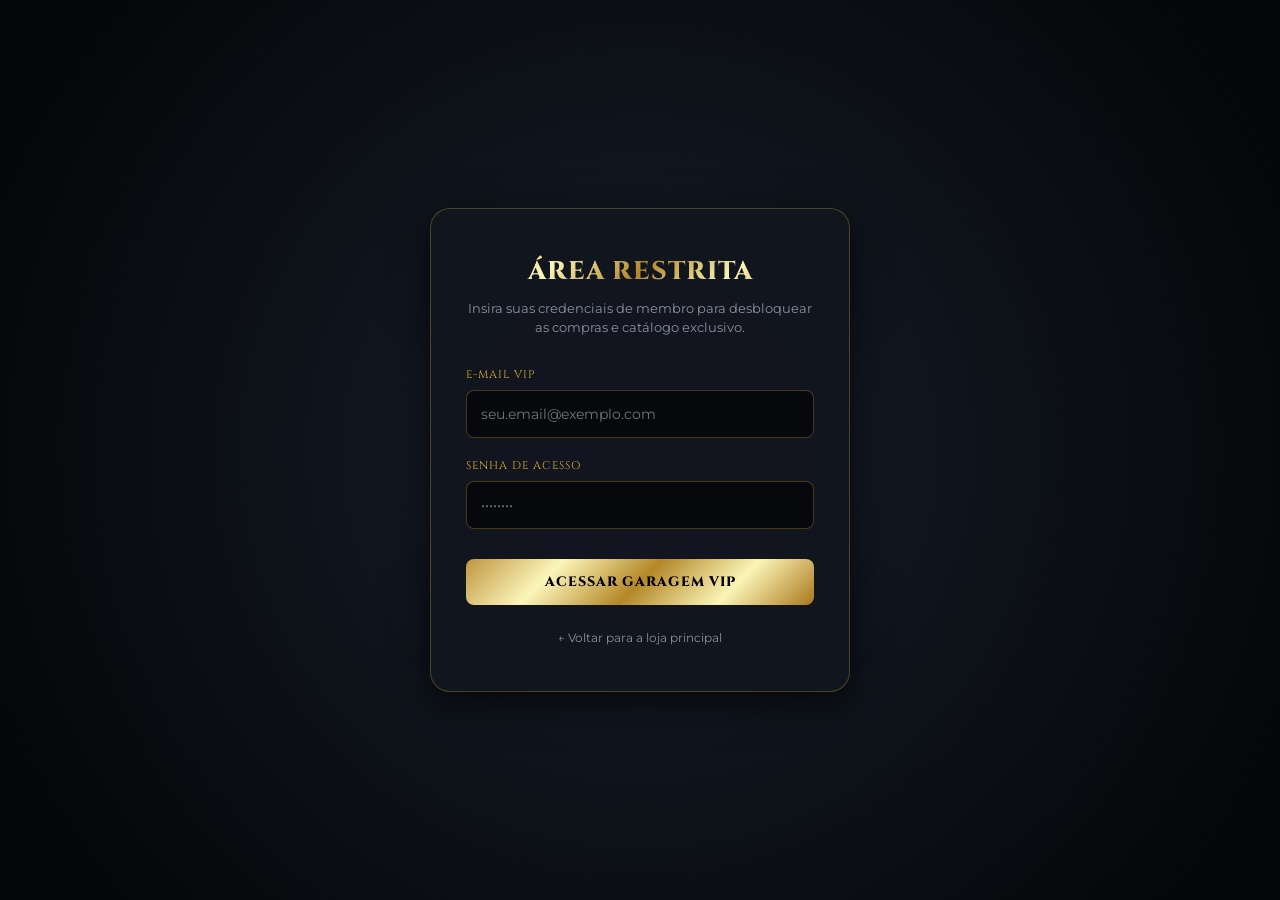
==== Admin.html @ 47e90ba4 "index" ====
<!DOCTYPE html>
<html lang="pt-BR">
<head>
  <meta charset="UTF-8">
  <meta name="viewport" content="width=device-width, initial-scale=1.0">
  <title>Painel Administrativo | CJ LUXURYCARS</title>
  <link rel="stylesheet" href="css/style.css">
</head>
<body>

  <header class="header">
    <div class="container logo-container">
      <a href="index.html" class="logo">CJ <span>LUXURYCARS</span></a>
      <span class="admin-badge">Painel de Controle</span>
    </div>
  </header>
<head>
    <meta charset="UTF-8">
    <meta name="viewport" content="width=device-width, initial-scale=1.0">
    <title>CJ LUXURYCARS</title>
    
    <!-- Script de proteção (deve vir no topo do head) -->
    <script src="../JS/auth.js"></script>
    
    <link rel="stylesheet" href="../CSS/style.css">
</head>
  <main class="container admin-container">
    <div class="admin-header">
      <h2>Orçamentos Recebidos (Firebase Realtime DB)</h2>
      <a href="index.html" class="btn-back">← Voltar para o Site</a>
    </div>

    <div class="table-wrapper">
      <table class="admin-table">
        <thead>
          <tr>
            <th>Cliente</th>
            <th>WhatsApp</th>
            <th>Veículo Escolhido</th>
            <th>Data do Evento</th>
            <th>Data do Pedido</th>
          </tr>
        </thead>
        <tbody id="leads-table-body">
          <tr>
            <td colspan="5" class="loading-td">Carregando dados do Firebase...</td>
          </tr>
        </tbody>
      </table>
    </div>
  </main>

  <footer class="footer">
    <div class="container">
      <p><strong>CJ LUXURYCARS</strong> | Sistema de Gestão Interna</p>
    </div>
  </footer>

  <script type="module" src="js/admin.js"></script>
</body>
</html>
---- CSS/style.css ----
/* ===============================================================
   CJ LUXURY CARS - DESIGN SYSTEM HAUTE COUTURE (LUXURY STYLE)
   =============================================================== */

/* IMPORTAÇÃO DE FONTES DE LUXO DE ALTA DEFINIÇÃO */
@import url('https://fonts.googleapis.com/css2?family=Cinzel:wght@400;600;700;800;900&family=Montserrat:wght@300;400;500;600;700&display=swap');

/* VARIÁVEIS GLOBAIS DE DESIGN */
:root {
    /* Paleta Ouro Imperial e Obsidiana */
    --bg-primary: #07080a;
    --bg-secondary: #0f1117;
    --bg-card: rgba(18, 21, 29, 0.75);
    
    --gold-primary: #d4af37;
    --gold-light: #f5e4a8;
    --gold-dark: #aa771c;
    --gold-gradient: linear-gradient(135deg, #bf953f 0%, #fcf6ba 25%, #b38728 50%, #fbf5b7 75%, #aa771c 100%);
    --gold-glow: 0 0 25px rgba(212, 175, 55, 0.25);
    
    --text-primary: #f8f9fa;
    --text-muted: #9aa0b4;
    --border-gold: rgba(212, 175, 55, 0.22);
    --border-hover: rgba(212, 175, 55, 0.65);
    
    /* Tipografia */
    --font-heading: 'Cinzel', serif;
    --font-body: 'Montserrat', sans-serif;
    
    /* Suavizações */
    --transition: all 0.4s cubic-bezier(0.16, 1, 0.3, 1);
    --radius-card: 16px;
    --radius-btn: 30px;
}

/* RESET GLOBAL & BASE */
*, *::before, *::after {
    margin: 0;
    padding: 0;
    box-sizing: border-box;
    scroll-behavior: smooth;
}

body {
    background-color: var(--bg-primary);
    color: var(--text-primary);
    font-family: var(--font-body);
    font-size: 15px;
    line-height: 1.7;
    overflow-x: hidden;
    -webkit-font-smoothing: antialiased;
}

/* SCROLLBAR CUSTOMIZADA */
::-webkit-scrollbar {
    width: 8px;
}
::-webkit-scrollbar-track {
    background: var(--bg-primary);
}
::-webkit-scrollbar-thumb {
    background: #1f2430;
    border-radius: 4px;
    border: 1px solid var(--border-gold);
}
::-webkit-scrollbar-thumb:hover {
    background: var(--gold-primary);
}

/* TIPOGRAFIA & TÍTULOS */
h1, h2, h3, h4, .logo, .eyebrow {
    font-family: var(--font-heading);
    letter-spacing: 1.5px;
    text-transform: uppercase;
}

h1 {
    font-size: clamp(2.2rem, 5vw, 3.8rem);
    font-weight: 800;
    line-height: 1.15;
    background: linear-gradient(180deg, #ffffff 30%, #b0b5c0 100%);
    -webkit-background-clip: text;
    -webkit-text-fill-color: transparent;
    margin-bottom: 20px;
}

h2 {
    font-size: clamp(1.8rem, 3.5vw, 2.6rem);
    font-weight: 700;
    color: #ffffff;
    margin-bottom: 12px;
}

.eyebrow {
    display: inline-block;
    font-size: 0.82rem;
    font-weight: 700;
    color: var(--gold-primary);
    letter-spacing: 3px;
    margin-bottom: 12px;
    text-shadow: 0 0 10px rgba(212, 175, 55, 0.3);
}

.section-title {
    margin-bottom: 50px;
}

.section-subtitle {
    color: var(--text-muted);
    max-width: 650px;
    margin: 0 auto;
    font-size: 1rem;
}

.text-center {
    text-align: center;
}

.container {
    width: 100%;
    max-width: 1280px;
    margin: 0 auto;
    padding: 0 24px;
}

/* ===============================================================
   CABEÇALHO & NAVEGAÇÃO (GLASSMORPHISM)
   =============================================================== */
.header {
    position: fixed;
    top: 0;
    left: 0;
    width: 100%;
    z-index: 1000;
    background: rgba(7, 8, 10, 0.85);
    backdrop-filter: blur(15px);
    border-bottom: 1px solid var(--border-gold);
    transition: var(--transition);
}

.logo-container {
    display: flex;
    justify-content: space-between;
    align-items: center;
    height: 85px;
}

.logo {
    font-size: 1.4rem;
    font-weight: 800;
    color: #ffffff;
    text-decoration: none;
    transition: var(--transition);
}

.logo span {
    background: var(--gold-gradient);
    -webkit-background-clip: text;
    -webkit-text-fill-color: transparent;
}

.nav-menu {
    display: flex;
    gap: 28px;
}

.nav-menu a {
    color: var(--text-muted);
    text-decoration: none;
    font-size: 0.85rem;
    font-weight: 600;
    letter-spacing: 1px;
    text-transform: uppercase;
    transition: var(--transition);
}

.nav-menu a:hover {
    color: var(--gold-primary);
    text-shadow: 0 0 8px rgba(212, 175, 55, 0.4);
}

/* BOTÕES DE LUXO */
.btn-whatsapp-header, .btn-primary, .btn-secondary, .btn-whatsapp-large, .btn-card {
    display: inline-flex;
    align-items: center;
    justify-content: center;
    text-decoration: none;
    font-weight: 700;
    font-size: 0.85rem;
    letter-spacing: 2px;
    text-transform: uppercase;
    border-radius: var(--radius-btn);
    transition: var(--transition);
    cursor: pointer;
}

.btn-whatsapp-header {
    padding: 10px 22px;
    border: 1px solid var(--gold-primary);
    color: var(--gold-light);
    background: rgba(212, 175, 55, 0.08);
}

.btn-whatsapp-header:hover {
    background: var(--gold-gradient);
    color: #000;
    box-shadow: var(--gold-glow);
}

.btn-primary {
    padding: 16px 36px;
    background: var(--gold-gradient);
    color: #000;
    box-shadow: var(--gold-glow);
}

.btn-primary:hover {
    transform: translateY(-3px);
    filter: brightness(1.15);
}

.btn-secondary {
    padding: 16px 36px;
    border: 1px solid var(--border-gold);
    color: #ffffff;
    background: rgba(255, 255, 255, 0.03);
    margin-left: 15px;
}

.btn-secondary:hover {
    border-color: var(--gold-primary);
    background: rgba(212, 175, 55, 0.1);
}

.btn-back {
    color: var(--gold-primary);
    text-decoration: none;
    font-weight: 600;
    font-size: 0.9rem;
    letter-spacing: 1px;
    border: 1px solid var(--border-gold);
    padding: 8px 18px;
    border-radius: var(--radius-btn);
    transition: var(--transition);
}

.btn-back:hover {
    background: var(--gold-primary);
    color: #000;
}

/* ===============================================================
   HERO SECTION (IMPACTO PRINCIPAL)
   =============================================================== */
.hero-section {
    position: relative;
    min-height: 100vh;
    display: flex;
    align-items: center;
    padding-top: 100px;
    background: radial-gradient(circle at 70% 30%, #1a1e29 0%, #07080a 70%);
    overflow: hidden;
}

.hero-section::before {
    content: '';
    position: absolute;
    top: 0; left: 0; right: 0; bottom: 0;
    background: url('https://images.unsplash.com/photo-1614162692292-7ac56d7f7f1e?auto=format&fit=crop&w=1920&q=80') center/cover no-repeat;
    opacity: 0.18;
    filter: grayscale(40%);
}

.hero-content {
    position: relative;
    z-index: 2;
    max-width: 800px;
}

.hero-content p {
    font-size: 1.15rem;
    color: var(--text-muted);
    margin-bottom: 35px;
}

/* ===============================================================
   FAIXA DE ESTATÍSTICAS
   =============================================================== */
.stats-strip {
    background: var(--bg-secondary);
    border-top: 1px solid var(--border-gold);
    border-bottom: 1px solid var(--border-gold);
    padding: 35px 0;
}

.stats-container {
    display: grid;
    grid-template-columns: repeat(auto-fit, minmax(200px, 1fr));
    gap: 30px;
    text-align: center;
}

.stat-item h3 {
    font-size: 2.2rem;
    background: var(--gold-gradient);
    -webkit-background-clip: text;
    -webkit-text-fill-color: transparent;
    margin-bottom: 5px;
}

.stat-item p {
    font-size: 0.85rem;
    color: var(--text-muted);
    letter-spacing: 1px;
    text-transform: uppercase;
}

/* ===============================================================
   SOBRE A EMPRESA
   =============================================================== */
.about-section {
    padding: 100px 0;
}

.about-text p {
    color: var(--text-muted);
    margin-bottom: 20px;
    font-size: 1.05rem;
}

.about-highlights {
    display: grid;
    grid-template-columns: repeat(auto-fit, minmax(280px, 1fr));
    gap: 25px;
    margin-top: 40px;
}

.highlight-box {
    background: var(--bg-card);
    border: 1px solid var(--border-gold);
    padding: 30px;
    border-radius: var(--radius-card);
    transition: var(--transition);
}

.highlight-box:hover {
    border-color: var(--gold-primary);
    transform: translateY(-5px);
}

.highlight-box h4 {
    color: var(--gold-primary);
    font-size: 1.1rem;
    margin-bottom: 10px;
}

.highlight-box p {
    font-size: 0.9rem;
    margin: 0;
}

/* ===============================================================
   GRID DA FROTA EXCLUSIVA (VITRINE DOS CARROS)
   =============================================================== */
.fleet {
    padding: 80px 0 100px;
}

.grid-fleet {
    display: grid;
    grid-template-columns: repeat(auto-fill, minmax(350px, 1fr));
    gap: 30px;
}

.card {
    background: var(--bg-card);
    border: 1px solid var(--border-gold);
    border-radius: var(--radius-card);
    overflow: hidden;
    backdrop-filter: blur(10px);
    transition: var(--transition);
    display: flex;
    flex-direction: column;
}

.card:hover {
    border-color: var(--border-hover);
    transform: translateY(-8px);
    box-shadow: 0 15px 35px rgba(0, 0, 0, 0.6), var(--gold-glow);
}

.img-wrapper {
    position: relative;
    width: 100%;
    height: 230px;
    overflow: hidden;
}

.img-wrapper img {
    width: 100%;
    height: 100%;
    object-fit: cover;
    transition: transform 0.6s cubic-bezier(0.16, 1, 0.3, 1);
}

.card:hover .img-wrapper img {
    transform: scale(1.08);
}

.card-content {
    padding: 25px;
    display: flex;
    flex-direction: column;
    flex-grow: 1;
}

.card-category {
    font-family: var(--font-heading);
    font-size: 0.75rem;
    color: var(--gold-primary);
    letter-spacing: 2px;
    margin-bottom: 6px;
}

.card-content h3 {
    font-size: 1.25rem;
    color: #ffffff;
    margin-bottom: 12px;
}

.card-content p {
    color: var(--text-muted);
    font-size: 0.88rem;
    margin-bottom: 22px;
    flex-grow: 1;
}

.btn-card {
    width: 100%;
    padding: 12px 0;
    border: 1px solid var(--border-gold);
    color: #ffffff;
    background: rgba(255, 255, 255, 0.02);
}

.btn-card:hover {
    background: var(--gold-gradient);
    color: #000;
    font-weight: 800;
}

/* ===============================================================
   DIFERENCIAIS
   =============================================================== */
.differentials-section {
    background: var(--bg-secondary);
    padding: 100px 0;
    border-top: 1px solid var(--border-gold);
}

.grid-differentials {
    display: grid;
    grid-template-columns: repeat(auto-fit, minmax(250px, 1fr));
    gap: 30px;
}

.diff-card {
    background: var(--bg-primary);
    border: 1px solid var(--border-gold);
    padding: 35px 25px;
    border-radius: var(--radius-card);
    text-align: center;
    transition: var(--transition);
}

.diff-card:hover {
    border-color: var(--gold-primary);
    transform: translateY(-5px);
}

.diff-icon {
    font-size: 2.2rem;
    color: var(--gold-primary);
    margin-bottom: 15px;
}

.diff-card h3 {
    font-size: 1.1rem;
    margin-bottom: 12px;
    color: #fff;
}

.diff-card p {
    color: var(--text-muted);
    font-size: 0.88rem;
}

/* ===============================================================
   DEPOIMENTOS VIP
   =============================================================== */
.testimonials-section {
    padding: 100px 0;
}

.grid-testimonials {
    display: grid;
    grid-template-columns: repeat(auto-fit, minmax(300px, 1fr));
    gap: 30px;
}

.testimonial-card {
    background: var(--bg-card);
    border: 1px solid var(--border-gold);
    padding: 35px;
    border-radius: var(--radius-card);
    display: flex;
    flex-direction: column;
    justify-content: space-between;
}

.testimonial-card .quote {
    font-style: italic;
    color: #d1d5db;
    margin-bottom: 25px;
    font-size: 0.95rem;
}

.client-info strong {
    display: block;
    color: var(--gold-primary);
    font-family: var(--font-heading);
}

.client-info span {
    font-size: 0.8rem;
    color: var(--text-muted);
}

/* ===============================================================
   FAQ
   =============================================================== */
.faq-section {
    padding: 0 0 100px;
}

.faq-container {
    max-width: 800px;
    margin: 0 auto;
}

.faq-item {
    background: var(--bg-card);
    border: 1px solid var(--border-gold);
    border-radius: 10px;
    margin-bottom: 15px;
    overflow: hidden;
    transition: var(--transition);
}

.faq-item summary {
    padding: 20px 25px;
    font-family: var(--font-heading);
    font-size: 0.95rem;
    color: #fff;
    cursor: pointer;
    list-style: none;
    display: flex;
    justify-content: space-between;
    align-items: center;
}

.faq-item summary::-webkit-details-marker {
    display: none;
}

.faq-item summary::after {
    content: '+';
    font-size: 1.4rem;
    color: var(--gold-primary);
}

.faq-item[open] summary::after {
    content: '—';
}

.faq-item p {
    padding: 0 25px 20px;
    color: var(--text-muted);
    font-size: 0.9rem;
}

/* ===============================================================
   BANNER CALL-TO-ACTION (CTA)
   =============================================================== */
.cta-banner {
    background: linear-gradient(180deg, #12151d 0%, #07080a 100%);
    border-top: 1px solid var(--border-gold);
    border-bottom: 1px solid var(--border-gold);
    padding: 80px 0;
}

.cta-content h2 {
    font-size: 2.2rem;
    margin-bottom: 15px;
}

.cta-content p {
    color: var(--text-muted);
    margin-bottom: 35px;
    font-size: 1.1rem;
}

.btn-whatsapp-large {
    padding: 18px 45px;
    background: #25d366;
    color: #ffffff;
    font-size: 0.95rem;
    box-shadow: 0 0 20px rgba(37, 211, 102, 0.3);
}

.btn-whatsapp-large:hover {
    background: #20ba5a;
    transform: scale(1.03);
}

/* ===============================================================
   PÁGINA DE DETALHES DO VEÍCULO (VEICULO.HTML)
   =============================================================== */
.vehicle-page {
    padding-top: 130px;
    padding-bottom: 100px;
    max-width: 1280px;
    margin: 0 auto;
    padding-left: 24px;
    padding-right: 24px;
    display: grid;
    grid-template-columns: 1.2fr 1fr;
    gap: 50px;
    align-items: start;
}

.vehicle-gallery .main-car-image {
    width: 100%;
    height: 480px;
    border-radius: var(--radius-card);
    overflow: hidden;
    border: 1px solid var(--border-gold);
    box-shadow: 0 20px 40px rgba(0,0,0,0.7);
}

.vehicle-gallery img {
    width: 100%;
    height: 100%;
    object-fit: cover;
}

.vehicle-content {
    display: flex;
    flex-direction: column;
}

.vehicle-description {
    color: var(--text-muted);
    font-size: 1.05rem;
    margin-bottom: 35px;
}

.vehicle-specs {
    display: grid;
    grid-template-columns: repeat(3, 1fr);
    gap: 15px;
    margin-bottom: 40px;
    background: var(--bg-card);
    padding: 25px;
    border-radius: var(--radius-card);
    border: 1px solid var(--border-gold);
}

.vehicle-specs div {
    display: flex;
    flex-direction: column;
    text-align: center;
}

.vehicle-specs span {
    font-size: 0.75rem;
    color: var(--text-muted);
    text-transform: uppercase;
    letter-spacing: 1px;
}

.vehicle-specs strong {
    font-family: var(--font-heading);
    font-size: 1.1rem;
    color: var(--gold-primary);
    margin-top: 5px;
}

/* ===============================================================
   RODAPÉ (FOOTER)
   =============================================================== */
.footer {
    background: #040506;
    border-top: 1px solid var(--border-gold);
    padding: 70px 0 30px;
}

.footer-content {
    display: grid;
    grid-template-columns: 2fr 1fr 1fr;
    gap: 50px;
    margin-bottom: 50px;
}

.footer-brand p {
    color: var(--text-muted);
    margin-top: 15px;
    max-width: 350px;
    font-size: 0.9rem;
}

.footer-links h4, .footer-contact h4 {
    color: #fff;
    font-size: 0.95rem;
    margin-bottom: 20px;
}

.footer-links ul {
    list-style: none;
}

.footer-links li {
    margin-bottom: 10px;
}

.footer-links a {
    color: var(--text-muted);
    text-decoration: none;
    transition: var(--transition);
}

.footer-links a:hover {
    color: var(--gold-primary);
}

.footer-contact p {
    color: var(--text-muted);
    font-size: 0.9rem;
    margin-bottom: 8px;
}

.footer-contact strong {
    color: var(--gold-primary);
}

.footer-bottom {
    border-top: 1px solid rgba(255, 255, 255, 0.05);
    padding-top: 25px;
    color: #555c6e;
    font-size: 0.8rem;
}

/* ===============================================================
   RESPONSIVIDADE (MOBILE & TABLET)
   =============================================================== */
@media (max-width: 992px) {
    .nav-menu {
        display: none; /* Oculta menu longo em telas menores */
    }
    
    .vehicle-page {
        grid-template-columns: 1fr;
        padding-top: 110px;
    }
    
    .vehicle-gallery .main-car-image {
        height: 350px;
    }
    
    .footer-content {
        grid-template-columns: 1fr;
        gap: 30px;
    }
}

@media (max-width: 600px) {
    .grid-fleet {
        grid-template-columns: 1fr;
    }
    
    .hero-buttons {
        display: flex;
        flex-direction: column;
        gap: 15px;
    }
    
    .btn-secondary {
        margin-left: 0;
    }
    
    .vehicle-specs {
        grid-template-columns: 1fr;
        gap: 20px;
    }
}
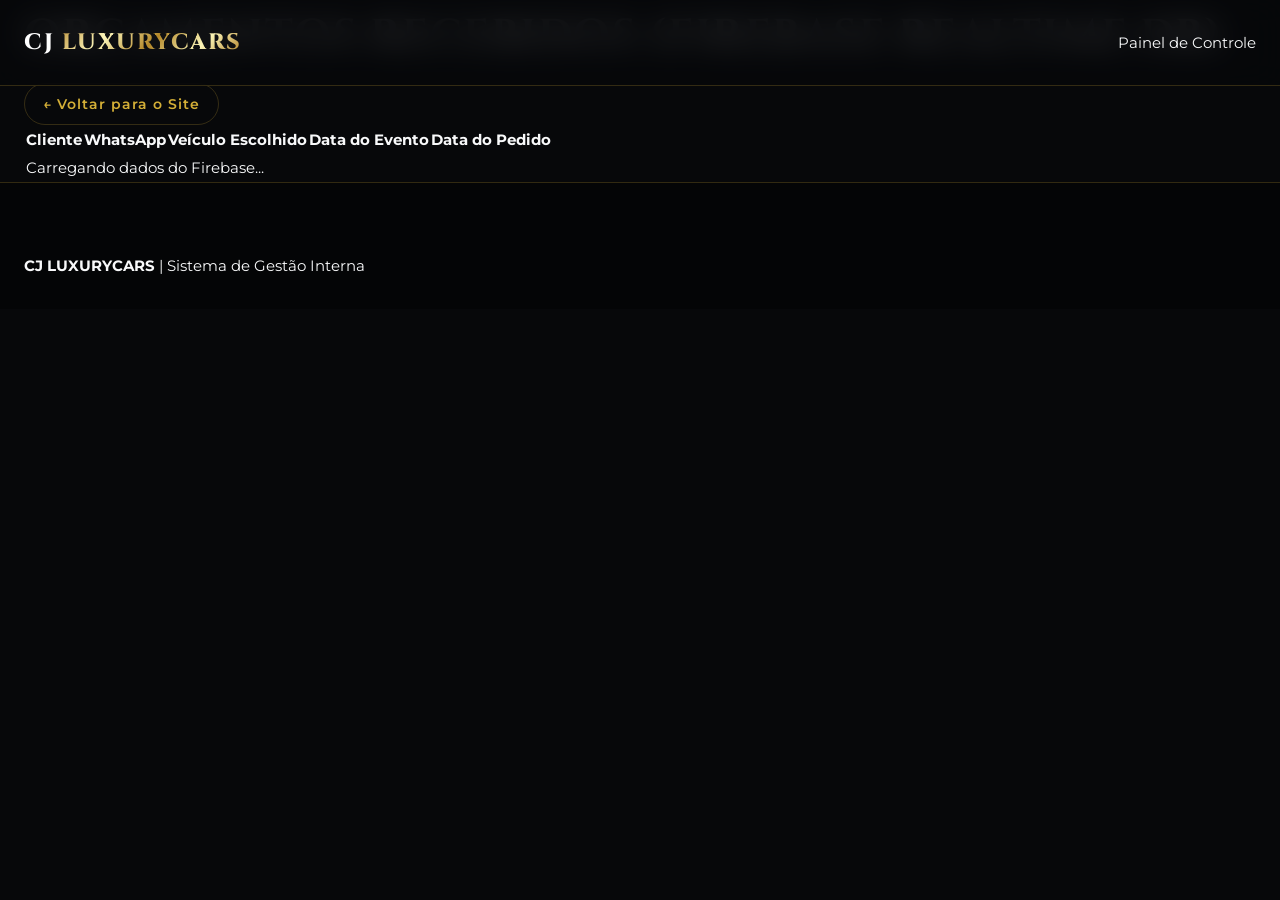
==== commit 5f399dc0: "feat: css" ====
--- a/Admin.html
+++ b/Admin.html
@@ -1,6 +1,14 @@
 <!DOCTYPE html>
 <html lang="pt-BR">
 <head>
+   <head>
+    <head>
+    <meta charset="UTF-8">
+    <title>CJ LUXURYCARS</title>
+
+    <!-- Cole aqui -->
+    <link rel="icon" type="image/png" href="/cj-luxurycars/imagens/logo.png">
+</head>
   <meta charset="UTF-8">
   <meta name="viewport" content="width=device-width, initial-scale=1.0">
   <title>Painel Administrativo | CJ LUXURYCARS</title>
--- a/CSS/style.css
+++ b/CSS/style.css
@@ -3,803 +3,1183 @@
    =============================================================== */
 
 /* IMPORTAÇÃO DE FONTES DE LUXO DE ALTA DEFINIÇÃO */
-@import url('https://fonts.googleapis.com/css2?family=Cinzel:wght@400;600;700;800;900&family=Montserrat:wght@300;400;500;600;700&display=swap');
+@import url("https://fonts.googleapis.com/css2?family=Cinzel:wght@400;600;700;800;900&family=Montserrat:wght@300;400;500;600;700&display=swap");
 
 /* VARIÁVEIS GLOBAIS DE DESIGN */
 :root {
-    /* Paleta Ouro Imperial e Obsidiana */
-    --bg-primary: #07080a;
-    --bg-secondary: #0f1117;
-    --bg-card: rgba(18, 21, 29, 0.75);
-    
-    --gold-primary: #d4af37;
-    --gold-light: #f5e4a8;
-    --gold-dark: #aa771c;
-    --gold-gradient: linear-gradient(135deg, #bf953f 0%, #fcf6ba 25%, #b38728 50%, #fbf5b7 75%, #aa771c 100%);
-    --gold-glow: 0 0 25px rgba(212, 175, 55, 0.25);
-    
-    --text-primary: #f8f9fa;
-    --text-muted: #9aa0b4;
-    --border-gold: rgba(212, 175, 55, 0.22);
-    --border-hover: rgba(212, 175, 55, 0.65);
-    
-    /* Tipografia */
-    --font-heading: 'Cinzel', serif;
-    --font-body: 'Montserrat', sans-serif;
-    
-    /* Suavizações */
-    --transition: all 0.4s cubic-bezier(0.16, 1, 0.3, 1);
-    --radius-card: 16px;
-    --radius-btn: 30px;
+  /* Paleta Ouro Imperial e Obsidiana */
+  --bg-primary: #07080a;
+  --bg-secondary: #0f1117;
+  --bg-card: rgba(18, 21, 29, 0.75);
+
+  --gold-primary: #d4af37;
+  --gold-light: #f5e4a8;
+  --gold-dark: #aa771c;
+  --gold-gradient: linear-gradient(
+    135deg,
+    #bf953f 0%,
+    #fcf6ba 25%,
+    #b38728 50%,
+    #fbf5b7 75%,
+    #aa771c 100%
+  );
+  --gold-glow: 0 0 25px rgba(212, 175, 55, 0.25);
+
+  --text-primary: #f8f9fa;
+  --text-muted: #9aa0b4;
+  --border-gold: rgba(212, 175, 55, 0.22);
+  --border-hover: rgba(212, 175, 55, 0.65);
+
+  /* Tipografia */
+  --font-heading: "Cinzel", serif;
+  --font-body: "Montserrat", sans-serif;
+
+  /* Suavizações */
+  --transition: all 0.4s cubic-bezier(0.16, 1, 0.3, 1);
+  --radius-card: 16px;
+  --radius-btn: 30px;
 }
 
 /* RESET GLOBAL & BASE */
-*, *::before, *::after {
-    margin: 0;
-    padding: 0;
-    box-sizing: border-box;
-    scroll-behavior: smooth;
+*,
+*::before,
+*::after {
+  margin: 0;
+  padding: 0;
+  box-sizing: border-box;
+  scroll-behavior: smooth;
 }
 
 body {
-    background-color: var(--bg-primary);
-    color: var(--text-primary);
-    font-family: var(--font-body);
-    font-size: 15px;
-    line-height: 1.7;
-    overflow-x: hidden;
-    -webkit-font-smoothing: antialiased;
+  background-color: var(--bg-primary);
+  color: var(--text-primary);
+  font-family: var(--font-body);
+  font-size: 15px;
+  line-height: 1.7;
+  overflow-x: hidden;
+  -webkit-font-smoothing: antialiased;
 }
 
 /* SCROLLBAR CUSTOMIZADA */
 ::-webkit-scrollbar {
-    width: 8px;
+  width: 8px;
 }
 ::-webkit-scrollbar-track {
-    background: var(--bg-primary);
+  background: var(--bg-primary);
 }
 ::-webkit-scrollbar-thumb {
-    background: #1f2430;
-    border-radius: 4px;
-    border: 1px solid var(--border-gold);
+  background: #1f2430;
+  border-radius: 4px;
+  border: 1px solid var(--border-gold);
 }
 ::-webkit-scrollbar-thumb:hover {
-    background: var(--gold-primary);
+  background: var(--gold-primary);
 }
 
 /* TIPOGRAFIA & TÍTULOS */
-h1, h2, h3, h4, .logo, .eyebrow {
-    font-family: var(--font-heading);
-    letter-spacing: 1.5px;
-    text-transform: uppercase;
+h1,
+h2,
+h3,
+h4,
+.logo,
+.eyebrow {
+  font-family: var(--font-heading);
+  letter-spacing: 1.5px;
+  text-transform: uppercase;
 }
 
 h1 {
-    font-size: clamp(2.2rem, 5vw, 3.8rem);
-    font-weight: 800;
-    line-height: 1.15;
-    background: linear-gradient(180deg, #ffffff 30%, #b0b5c0 100%);
-    -webkit-background-clip: text;
-    -webkit-text-fill-color: transparent;
-    margin-bottom: 20px;
+  font-size: clamp(2rem, 5vw, 3.8rem);
+  font-weight: 800;
+  line-height: 1.15;
+  background: linear-gradient(180deg, #ffffff 30%, #b0b5c0 100%);
+  -webkit-background-clip: text;
+  -webkit-text-fill-color: transparent;
+  margin-bottom: 20px;
 }
 
 h2 {
-    font-size: clamp(1.8rem, 3.5vw, 2.6rem);
-    font-weight: 700;
-    color: #ffffff;
-    margin-bottom: 12px;
+  font-size: clamp(1.5rem, 3.5vw, 2.6rem);
+  font-weight: 700;
+  color: #ffffff;
+  margin-bottom: 12px;
 }
 
 .eyebrow {
-    display: inline-block;
-    font-size: 0.82rem;
-    font-weight: 700;
-    color: var(--gold-primary);
-    letter-spacing: 3px;
-    margin-bottom: 12px;
-    text-shadow: 0 0 10px rgba(212, 175, 55, 0.3);
+  display: inline-block;
+  font-size: 0.82rem;
+  font-weight: 700;
+  color: var(--gold-primary);
+  letter-spacing: 3px;
+  margin-bottom: 12px;
+  text-shadow: 0 0 10px rgba(212, 175, 55, 0.3);
 }
 
 .section-title {
-    margin-bottom: 50px;
+  margin-bottom: 50px;
 }
 
 .section-subtitle {
-    color: var(--text-muted);
-    max-width: 650px;
-    margin: 0 auto;
-    font-size: 1rem;
+  color: var(--text-muted);
+  max-width: 650px;
+  margin: 0 auto;
+  font-size: 1rem;
 }
 
 .text-center {
-    text-align: center;
+  text-align: center;
 }
 
 .container {
-    width: 100%;
-    max-width: 1280px;
-    margin: 0 auto;
-    padding: 0 24px;
-}
-
-/* ===============================================================
-   CABEÇALHO & NAVEGAÇÃO (GLASSMORPHISM)
+  width: 100%;
+  max-width: 1280px;
+  margin: 0 auto;
+  padding: 0 24px;
+}
+
+/* ===============================================================
+   CABEÇALHO & NAVEGAÇÃO
    =============================================================== */
 .header {
+  position: fixed;
+  top: 0;
+  left: 0;
+  width: 100%;
+  z-index: 1000;
+  background: rgba(7, 8, 10, 0.85);
+  backdrop-filter: blur(15px);
+  border-bottom: 1px solid var(--border-gold);
+  transition: var(--transition);
+}
+
+.logo-container {
+  display: flex;
+  justify-content: space-between;
+  align-items: center;
+  height: 85px;
+}
+
+.logo {
+  font-size: 1.4rem;
+  font-weight: 800;
+  color: #ffffff;
+  text-decoration: none;
+  transition: var(--transition);
+}
+
+.logo span {
+  background: var(--gold-gradient);
+  -webkit-background-clip: text;
+  -webkit-text-fill-color: transparent;
+}
+
+.nav-menu {
+  display: flex;
+  align-items: center;
+  gap: 28px;
+}
+
+.nav-menu a {
+  color: var(--text-muted);
+  text-decoration: none;
+  font-size: 0.85rem;
+  font-weight: 600;
+  letter-spacing: 1px;
+  text-transform: uppercase;
+  transition: var(--transition);
+}
+
+.nav-menu a:hover {
+  color: var(--gold-primary);
+  text-shadow: 0 0 8px rgba(212, 175, 55, 0.4);
+}
+
+.menu-toggle {
+  display: none;
+  flex-direction: column;
+  justify-content: space-between;
+  width: 30px;
+  height: 21px;
+  background: transparent;
+  border: none;
+  cursor: pointer;
+  z-index: 1001;
+}
+
+.menu-toggle span {
+  width: 100%;
+  height: 2px;
+  background-color: var(--gold-primary);
+  border-radius: 2px;
+  transition: var(--transition);
+}
+
+/* BOTÕES DE LUXO */
+.btn-whatsapp-header,
+.btn-primary,
+.btn-secondary,
+.btn-whatsapp-large,
+.btn-card {
+  display: inline-flex;
+  align-items: center;
+  justify-content: center;
+  text-decoration: none;
+  font-weight: 700;
+  font-size: 0.85rem;
+  letter-spacing: 2px;
+  text-transform: uppercase;
+  border-radius: var(--radius-btn);
+  transition: var(--transition);
+  cursor: pointer;
+  white-space: nowrap;
+}
+
+.btn-whatsapp-header {
+  padding: 10px 22px;
+  border: 1px solid var(--gold-primary);
+  color: var(--gold-light);
+  background: rgba(212, 175, 55, 0.08);
+}
+
+.btn-whatsapp-header:hover {
+  background: var(--gold-gradient);
+  color: #000;
+  box-shadow: var(--gold-glow);
+}
+
+.hero-buttons {
+  display: flex;
+  gap: 15px;
+  flex-wrap: wrap;
+}
+
+.btn-primary {
+  padding: 16px 36px;
+  background: var(--gold-gradient);
+  color: #000;
+  box-shadow: var(--gold-glow);
+}
+
+.btn-primary:hover {
+  transform: translateY(-3px);
+  filter: brightness(1.15);
+}
+
+.btn-secondary {
+  padding: 16px 36px;
+  border: 1px solid var(--border-gold);
+  color: #ffffff;
+  background: rgba(255, 255, 255, 0.03);
+}
+
+.btn-secondary:hover {
+  border-color: var(--gold-primary);
+  background: rgba(212, 175, 55, 0.1);
+}
+
+.btn-back {
+  display: inline-flex;
+  align-items: center;
+  color: var(--gold-primary);
+  text-decoration: none;
+  font-weight: 600;
+  font-size: 0.9rem;
+  letter-spacing: 1px;
+  border: 1px solid var(--border-gold);
+  padding: 8px 18px;
+  border-radius: var(--radius-btn);
+  transition: var(--transition);
+}
+
+.btn-back:hover {
+  background: var(--gold-primary);
+  color: #000;
+}
+
+/* ===============================================================
+   HERO SECTION
+   =============================================================== */
+.hero-section {
+  position: relative;
+  min-height: 100vh;
+  display: flex;
+  align-items: center;
+  padding-top: 100px;
+  padding-bottom: 60px;
+  background: radial-gradient(circle at 70% 30%, #1a1e29 0%, #07080a 70%);
+  overflow: hidden;
+}
+
+.hero-section::before {
+  content: "";
+  position: absolute;
+  top: 0;
+  left: 0;
+  right: 0;
+  bottom: 0;
+  background: url("https://images.unsplash.com/photo-1614162692292-7ac56d7f7f1e?auto=format&fit=crop&w=1920&q=80")
+    center/cover no-repeat;
+  opacity: 0.18;
+  filter: grayscale(40%);
+}
+
+.hero-content {
+  position: relative;
+  z-index: 2;
+  max-width: 800px;
+}
+
+.hero-content p {
+  font-size: 1.15rem;
+  color: var(--text-muted);
+  margin-bottom: 35px;
+}
+
+/* ===============================================================
+   BARRA DE PESQUISA & GARAGEM PRINCIPAL
+   =============================================================== */
+.garage-section {
+  padding: 80px 0;
+}
+
+.search-container {
+  max-width: 580px;
+  margin: 0 auto 50px auto;
+  position: relative;
+  padding: 0 20px;
+}
+
+.search-input {
+  width: 100%;
+  padding: 16px 24px;
+  background: rgba(18, 21, 29, 0.85);
+  border: 1px solid var(--border-gold);
+  border-radius: 40px;
+  color: #ffffff;
+  font-family: var(--font-body);
+  font-size: 0.95rem;
+  letter-spacing: 1px;
+  outline: none;
+  backdrop-filter: blur(12px);
+  transition: var(--transition);
+  box-shadow: 0 10px 30px rgba(0, 0, 0, 0.6);
+  text-align: center;
+}
+
+.search-input::placeholder {
+  color: var(--text-muted);
+  font-size: 0.85rem;
+  letter-spacing: 1.5px;
+  text-transform: uppercase;
+}
+
+.search-input:focus {
+  border-color: var(--gold-primary);
+  box-shadow: 0 0 25px rgba(212, 175, 55, 0.35);
+  background: rgba(22, 26, 36, 0.95);
+}
+
+.results-container {
+  width: 100%;
+  max-width: 1200px;
+  margin: 0 auto;
+  padding: 0 24px;
+  display: grid;
+  grid-template-columns: repeat(auto-fill, minmax(340px, 1fr));
+  gap: 30px;
+  justify-content: center;
+}
+
+.car-card {
+  background: var(--bg-card);
+  border: 1px solid var(--border-gold);
+  border-radius: var(--radius-card);
+  overflow: hidden;
+  backdrop-filter: blur(12px);
+  transition: var(--transition);
+  display: flex;
+  flex-direction: column;
+}
+
+.car-card:hover {
+  border-color: var(--border-hover);
+  transform: translateY(-8px);
+  box-shadow: 0 15px 35px rgba(0, 0, 0, 0.7), var(--gold-glow);
+}
+
+.car-card-img-wrapper {
+  position: relative;
+  width: 100%;
+  height: 230px;
+  overflow: hidden;
+  background: #000;
+}
+
+.car-card-img {
+  width: 100%;
+  height: 100%;
+  object-fit: cover;
+  object-position: center;
+  transition: transform 0.6s cubic-bezier(0.16, 1, 0.3, 1);
+}
+
+.car-card:hover .car-card-img {
+  transform: scale(1.06);
+}
+
+.car-card-body {
+  padding: 24px;
+  display: flex;
+  flex-direction: column;
+  flex-grow: 1;
+  text-align: left;
+}
+
+.car-card-title {
+  font-family: var(--font-heading);
+  font-size: 1.2rem;
+  font-weight: 700;
+  color: #ffffff;
+  margin-bottom: 6px;
+  letter-spacing: 1px;
+}
+
+.car-card-price {
+  font-family: var(--font-heading);
+  font-size: 1.15rem;
+  color: var(--gold-primary);
+  font-weight: 700;
+  margin-bottom: 22px;
+}
+
+.car-card-actions {
+  display: flex;
+  gap: 12px;
+  margin-top: auto;
+}
+
+.btn-ficha {
+  padding: 12px 20px;
+  border: 1px solid var(--border-gold);
+  background: rgba(255, 255, 255, 0.03);
+  color: #ffffff;
+  border-radius: var(--radius-btn);
+  font-family: var(--font-heading);
+  font-size: 0.75rem;
+  font-weight: 700;
+  letter-spacing: 1px;
+  cursor: pointer;
+  transition: var(--transition);
+  text-decoration: none;
+  display: inline-flex;
+  align-items: center;
+  justify-content: center;
+}
+
+.btn-ficha:hover {
+  border-color: var(--gold-primary);
+  background: rgba(212, 175, 55, 0.15);
+  color: var(--gold-primary);
+}
+
+.btn-comprar {
+  flex: 1;
+  padding: 12px 20px;
+  border: none;
+  background: var(--gold-gradient);
+  color: #000000;
+  border-radius: var(--radius-btn);
+  font-family: var(--font-heading);
+  font-size: 0.8rem;
+  font-weight: 800;
+  letter-spacing: 1.5px;
+  cursor: pointer;
+  transition: var(--transition);
+  box-shadow: 0 4px 15px rgba(212, 175, 55, 0.2);
+  text-decoration: none;
+  display: inline-flex;
+  align-items: center;
+  justify-content: center;
+}
+
+.btn-comprar:hover {
+  transform: translateY(-2px);
+  box-shadow: 0 6px 20px rgba(212, 175, 55, 0.4);
+  filter: brightness(1.1);
+}
+
+/* ===============================================================
+   FAIXA DE ESTATÍSTICAS
+   =============================================================== */
+.stats-strip {
+  background: var(--bg-secondary);
+  border-top: 1px solid var(--border-gold);
+  border-bottom: 1px solid var(--border-gold);
+  padding: 35px 0;
+}
+
+.stats-container {
+  display: grid;
+  grid-template-columns: repeat(auto-fit, minmax(200px, 1fr));
+  gap: 30px;
+  text-align: center;
+}
+
+.stat-item h3 {
+  font-size: 2.2rem;
+  background: var(--gold-gradient);
+  -webkit-background-clip: text;
+  -webkit-text-fill-color: transparent;
+  margin-bottom: 5px;
+}
+
+.stat-item p {
+  font-size: 0.85rem;
+  color: var(--text-muted);
+  letter-spacing: 1px;
+  text-transform: uppercase;
+}
+
+/* ===============================================================
+   SOBRE A EMPRESA
+   =============================================================== */
+.about-section {
+  padding: 100px 0;
+}
+
+.about-text p {
+  color: var(--text-muted);
+  margin-bottom: 20px;
+  font-size: 1.05rem;
+}
+
+.about-highlights {
+  display: grid;
+  grid-template-columns: repeat(auto-fit, minmax(260px, 1fr));
+  gap: 25px;
+  margin-top: 40px;
+}
+
+.highlight-box {
+  background: var(--bg-card);
+  border: 1px solid var(--border-gold);
+  padding: 30px;
+  border-radius: var(--radius-card);
+  transition: var(--transition);
+}
+
+.highlight-box:hover {
+  border-color: var(--gold-primary);
+  transform: translateY(-5px);
+}
+
+.highlight-box h4 {
+  color: var(--gold-primary);
+  font-size: 1.1rem;
+  margin-bottom: 10px;
+}
+
+.highlight-box p {
+  font-size: 0.9rem;
+  margin: 0;
+}
+
+/* ===============================================================
+   GRID DA FROTA EXCLUSIVA
+   =============================================================== */
+.fleet {
+  padding: 80px 0 100px;
+}
+
+.grid-fleet {
+  display: grid;
+  grid-template-columns: repeat(auto-fill, minmax(320px, 1fr));
+  gap: 30px;
+}
+
+.card {
+  background: var(--bg-card);
+  border: 1px solid var(--border-gold);
+  border-radius: var(--radius-card);
+  overflow: hidden;
+  backdrop-filter: blur(10px);
+  transition: var(--transition);
+  display: flex;
+  flex-direction: column;
+}
+
+.card:hover {
+  border-color: var(--border-hover);
+  transform: translateY(-8px);
+  box-shadow: 0 15px 35px rgba(0, 0, 0, 0.6), var(--gold-glow);
+}
+
+.img-wrapper {
+  position: relative;
+  width: 100%;
+  height: 230px;
+  overflow: hidden;
+}
+
+.img-wrapper img {
+  width: 100%;
+  height: 100%;
+  object-fit: cover;
+  transition: transform 0.6s cubic-bezier(0.16, 1, 0.3, 1);
+}
+
+.card:hover .img-wrapper img {
+  transform: scale(1.08);
+}
+
+.card-content {
+  padding: 25px;
+  display: flex;
+  flex-direction: column;
+  flex-grow: 1;
+}
+
+.card-category {
+  font-family: var(--font-heading);
+  font-size: 0.75rem;
+  color: var(--gold-primary);
+  letter-spacing: 2px;
+  margin-bottom: 6px;
+}
+
+.card-content h3 {
+  font-size: 1.25rem;
+  color: #ffffff;
+  margin-bottom: 12px;
+}
+
+.card-content p {
+  color: var(--text-muted);
+  font-size: 0.88rem;
+  margin-bottom: 22px;
+  flex-grow: 1;
+}
+
+.btn-card {
+  width: 100%;
+  padding: 12px 0;
+  border: 1px solid var(--border-gold);
+  color: #ffffff;
+  background: rgba(255, 255, 255, 0.02);
+}
+
+.btn-card:hover {
+  background: var(--gold-gradient);
+  color: #000;
+  font-weight: 800;
+}
+
+/* ===============================================================
+   DIFERENCIAIS
+   =============================================================== */
+.differentials-section {
+  background: var(--bg-secondary);
+  padding: 100px 0;
+  border-top: 1px solid var(--border-gold);
+}
+
+.grid-differentials {
+  display: grid;
+  grid-template-columns: repeat(auto-fit, minmax(240px, 1fr));
+  gap: 30px;
+}
+
+.diff-card {
+  background: var(--bg-primary);
+  border: 1px solid var(--border-gold);
+  padding: 35px 25px;
+  border-radius: var(--radius-card);
+  text-align: center;
+  transition: var(--transition);
+}
+
+.diff-card:hover {
+  border-color: var(--gold-primary);
+  transform: translateY(-5px);
+}
+
+.diff-icon {
+  font-size: 2.2rem;
+  color: var(--gold-primary);
+  margin-bottom: 15px;
+}
+
+.diff-card h3 {
+  font-size: 1.1rem;
+  margin-bottom: 12px;
+  color: #fff;
+}
+
+.diff-card p {
+  color: var(--text-muted);
+  font-size: 0.88rem;
+}
+
+/* ===============================================================
+   DEPOIMENTOS VIP
+   =============================================================== */
+.testimonials-section {
+  padding: 100px 0;
+}
+
+.grid-testimonials {
+  display: grid;
+  grid-template-columns: repeat(auto-fit, minmax(280px, 1fr));
+  gap: 30px;
+}
+
+.testimonial-card {
+  background: var(--bg-card);
+  border: 1px solid var(--border-gold);
+  padding: 35px;
+  border-radius: var(--radius-card);
+  display: flex;
+  flex-direction: column;
+  justify-content: space-between;
+}
+
+.testimonial-card .quote {
+  font-style: italic;
+  color: #d1d5db;
+  margin-bottom: 25px;
+  font-size: 0.95rem;
+}
+
+.client-info strong {
+  display: block;
+  color: var(--gold-primary);
+  font-family: var(--font-heading);
+}
+
+.client-info span {
+  font-size: 0.8rem;
+  color: var(--text-muted);
+}
+
+/* ===============================================================
+   FAQ
+   =============================================================== */
+.faq-section {
+  padding: 0 0 100px;
+}
+
+.faq-container {
+  max-width: 800px;
+  margin: 0 auto;
+}
+
+.faq-item {
+  background: var(--bg-card);
+  border: 1px solid var(--border-gold);
+  border-radius: 10px;
+  margin-bottom: 15px;
+  overflow: hidden;
+  transition: var(--transition);
+}
+
+.faq-item summary {
+  padding: 20px 25px;
+  font-family: var(--font-heading);
+  font-size: 0.95rem;
+  color: #fff;
+  cursor: pointer;
+  list-style: none;
+  display: flex;
+  justify-content: space-between;
+  align-items: center;
+}
+
+.faq-item summary::-webkit-details-marker {
+  display: none;
+}
+
+.faq-item summary::after {
+  content: "+";
+  font-size: 1.4rem;
+  color: var(--gold-primary);
+}
+
+.faq-item[open] summary::after {
+  content: "—";
+}
+
+.faq-item p {
+  padding: 0 25px 20px;
+  color: var(--text-muted);
+  font-size: 0.9rem;
+}
+
+/* ===============================================================
+   BANNER CALL-TO-ACTION (CTA)
+   =============================================================== */
+.cta-banner {
+  background: linear-gradient(180deg, #12151d 0%, #07080a 100%);
+  border-top: 1px solid var(--border-gold);
+  border-bottom: 1px solid var(--border-gold);
+  padding: 80px 0;
+}
+
+.cta-content h2 {
+  font-size: 2.2rem;
+  margin-bottom: 15px;
+}
+
+.cta-content p {
+  color: var(--text-muted);
+  margin-bottom: 35px;
+  font-size: 1.1rem;
+}
+
+.btn-whatsapp-large {
+  padding: 18px 45px;
+  background: #25d366;
+  color: #ffffff;
+  font-size: 0.95rem;
+  box-shadow: 0 0 20px rgba(37, 211, 102, 0.3);
+}
+
+.btn-whatsapp-large:hover {
+  background: #20ba5a;
+  transform: scale(1.03);
+}
+
+/* ===============================================================
+   PÁGINA DE DETALHES DO VEÍCULO (VEICULO.HTML)
+   =============================================================== */
+.vehicle-page {
+  padding-top: 130px;
+  padding-bottom: 100px;
+  max-width: 1280px;
+  margin: 0 auto;
+  padding-left: 24px;
+  padding-right: 24px;
+  display: grid;
+  grid-template-columns: 1.2fr 1fr;
+  gap: 50px;
+  align-items: start;
+}
+
+.vehicle-gallery .main-car-image {
+  width: 100%;
+  height: 480px;
+  border-radius: var(--radius-card);
+  overflow: hidden;
+  border: 1px solid var(--border-gold);
+  box-shadow: 0 20px 40px rgba(0, 0, 0, 0.7);
+}
+
+.vehicle-gallery img {
+  width: 100%;
+  height: 100%;
+  object-fit: cover;
+}
+
+.vehicle-content {
+  display: flex;
+  flex-direction: column;
+}
+
+.vehicle-description {
+  color: var(--text-muted);
+  font-size: 1.05rem;
+  margin-bottom: 35px;
+}
+
+.vehicle-specs {
+  display: grid;
+  grid-template-columns: repeat(3, 1fr);
+  gap: 15px;
+  margin-bottom: 40px;
+  background: var(--bg-card);
+  padding: 25px;
+  border-radius: var(--radius-card);
+  border: 1px solid var(--border-gold);
+}
+
+.vehicle-specs div {
+  display: flex;
+  flex-direction: column;
+  text-align: center;
+}
+
+.vehicle-specs span {
+  font-size: 0.75rem;
+  color: var(--text-muted);
+  text-transform: uppercase;
+  letter-spacing: 1px;
+}
+
+.vehicle-specs strong {
+  font-family: var(--font-heading);
+  font-size: 1.1rem;
+  color: var(--gold-primary);
+  margin-top: 5px;
+}
+
+/* ===============================================================
+   RODAPÉ (FOOTER)
+   =============================================================== */
+.footer {
+  background: #040506;
+  border-top: 1px solid var(--border-gold);
+  padding: 70px 0 30px;
+}
+
+.footer-content {
+  display: grid;
+  grid-template-columns: 2fr 1fr 1fr;
+  gap: 50px;
+  margin-bottom: 50px;
+}
+
+.footer-brand p {
+  color: var(--text-muted);
+  margin-top: 15px;
+  max-width: 350px;
+  font-size: 0.9rem;
+}
+
+.footer-links h4,
+.footer-contact h4 {
+  color: #fff;
+  font-size: 0.95rem;
+  margin-bottom: 20px;
+}
+
+.footer-links ul {
+  list-style: none;
+}
+
+.footer-links li {
+  margin-bottom: 10px;
+}
+
+.footer-links a {
+  color: var(--text-muted);
+  text-decoration: none;
+  transition: var(--transition);
+}
+
+.footer-links a:hover {
+  color: var(--gold-primary);
+}
+
+.footer-contact p {
+  color: var(--text-muted);
+  font-size: 0.9rem;
+  margin-bottom: 8px;
+}
+
+.footer-contact strong {
+  color: var(--gold-primary);
+}
+
+.footer-bottom {
+  border-top: 1px solid rgba(255, 255, 255, 0.05);
+  padding-top: 25px;
+  color: #555c6e;
+  font-size: 0.8rem;
+}
+
+/* ===============================================================
+   REGRAS DE RESPONSIVIDADE MULTI-DISPOSITIVO
+   =============================================================== */
+
+@media (max-width: 1024px) {
+  .vehicle-page {
+    gap: 30px;
+  }
+
+  .vehicle-gallery .main-car-image {
+    height: 400px;
+  }
+
+  .footer-content {
+    gap: 35px;
+  }
+}
+
+@media (max-width: 992px) {
+  .logo-container {
+    height: 75px;
+  }
+
+  .menu-toggle {
+    display: flex;
+  }
+
+  .nav-menu {
     position: fixed;
-    top: 0;
+    top: 75px;
     left: 0;
     width: 100%;
-    z-index: 1000;
-    background: rgba(7, 8, 10, 0.85);
-    backdrop-filter: blur(15px);
-    border-bottom: 1px solid var(--border-gold);
+    height: calc(100vh - 75px);
+    background: rgba(7, 8, 10, 0.98);
+    backdrop-filter: blur(20px);
+    flex-direction: column;
+    justify-content: center;
+    align-items: center;
+    gap: 32px;
+    opacity: 0;
+    pointer-events: none;
     transition: var(--transition);
-}
-
-.logo-container {
-    display: flex;
-    justify-content: space-between;
-    align-items: center;
-    height: 85px;
-}
-
-.logo {
-    font-size: 1.4rem;
-    font-weight: 800;
-    color: #ffffff;
-    text-decoration: none;
-    transition: var(--transition);
-}
-
-.logo span {
-    background: var(--gold-gradient);
-    -webkit-background-clip: text;
-    -webkit-text-fill-color: transparent;
-}
-
-.nav-menu {
-    display: flex;
-    gap: 28px;
-}
-
-.nav-menu a {
-    color: var(--text-muted);
-    text-decoration: none;
+  }
+
+  .nav-menu.active {
+    opacity: 1;
+    pointer-events: all;
+  }
+
+  .nav-menu a {
+    font-size: 1.1rem;
+  }
+
+  .hero-section {
+    padding-top: 120px;
+    text-align: center;
+  }
+
+  .hero-content {
+    margin: 0 auto;
+  }
+
+  .hero-buttons {
+    justify-content: center;
+  }
+
+  .vehicle-page {
+    grid-template-columns: 1fr;
+    padding-top: 110px;
+  }
+
+  .vehicle-gallery .main-car-image {
+    height: 380px;
+  }
+
+  .footer-content {
+    grid-template-columns: 1fr;
+    gap: 30px;
+  }
+
+  .about-section,
+  .fleet,
+  .differentials-section,
+  .testimonials-section,
+  .cta-banner,
+  .garage-section {
+    padding: 60px 0;
+  }
+}
+
+@media (max-width: 768px) {
+  .container {
+    padding: 0 18px;
+  }
+
+  .stats-container {
+    grid-template-columns: repeat(2, 1fr);
+    gap: 20px;
+  }
+
+  .stat-item h3 {
+    font-size: 1.8rem;
+  }
+
+  .vehicle-specs {
+    grid-template-columns: repeat(3, 1fr);
+    padding: 18px;
+    gap: 10px;
+  }
+
+  .vehicle-specs strong {
+    font-size: 0.95rem;
+  }
+
+  .cta-content h2 {
+    font-size: 1.7rem;
+  }
+
+  .btn-whatsapp-large {
+    padding: 16px 30px;
     font-size: 0.85rem;
-    font-weight: 600;
-    letter-spacing: 1px;
-    text-transform: uppercase;
-    transition: var(--transition);
-}
-
-.nav-menu a:hover {
-    color: var(--gold-primary);
-    text-shadow: 0 0 8px rgba(212, 175, 55, 0.4);
-}
-
-/* BOTÕES DE LUXO */
-.btn-whatsapp-header, .btn-primary, .btn-secondary, .btn-whatsapp-large, .btn-card {
-    display: inline-flex;
-    align-items: center;
-    justify-content: center;
-    text-decoration: none;
-    font-weight: 700;
-    font-size: 0.85rem;
-    letter-spacing: 2px;
-    text-transform: uppercase;
-    border-radius: var(--radius-btn);
-    transition: var(--transition);
-    cursor: pointer;
-}
-
-.btn-whatsapp-header {
-    padding: 10px 22px;
-    border: 1px solid var(--gold-primary);
-    color: var(--gold-light);
-    background: rgba(212, 175, 55, 0.08);
-}
-
-.btn-whatsapp-header:hover {
-    background: var(--gold-gradient);
-    color: #000;
-    box-shadow: var(--gold-glow);
-}
-
-.btn-primary {
-    padding: 16px 36px;
-    background: var(--gold-gradient);
-    color: #000;
-    box-shadow: var(--gold-glow);
-}
-
-.btn-primary:hover {
-    transform: translateY(-3px);
-    filter: brightness(1.15);
-}
-
-.btn-secondary {
-    padding: 16px 36px;
-    border: 1px solid var(--border-gold);
-    color: #ffffff;
-    background: rgba(255, 255, 255, 0.03);
-    margin-left: 15px;
-}
-
-.btn-secondary:hover {
-    border-color: var(--gold-primary);
-    background: rgba(212, 175, 55, 0.1);
-}
-
-.btn-back {
-    color: var(--gold-primary);
-    text-decoration: none;
-    font-weight: 600;
-    font-size: 0.9rem;
-    letter-spacing: 1px;
-    border: 1px solid var(--border-gold);
-    padding: 8px 18px;
-    border-radius: var(--radius-btn);
-    transition: var(--transition);
-}
-
-.btn-back:hover {
-    background: var(--gold-primary);
-    color: #000;
-}
-
-/* ===============================================================
-   HERO SECTION (IMPACTO PRINCIPAL)
-   =============================================================== */
-.hero-section {
-    position: relative;
-    min-height: 100vh;
-    display: flex;
-    align-items: center;
-    padding-top: 100px;
-    background: radial-gradient(circle at 70% 30%, #1a1e29 0%, #07080a 70%);
-    overflow: hidden;
-}
-
-.hero-section::before {
-    content: '';
-    position: absolute;
-    top: 0; left: 0; right: 0; bottom: 0;
-    background: url('https://images.unsplash.com/photo-1614162692292-7ac56d7f7f1e?auto=format&fit=crop&w=1920&q=80') center/cover no-repeat;
-    opacity: 0.18;
-    filter: grayscale(40%);
-}
-
-.hero-content {
-    position: relative;
-    z-index: 2;
-    max-width: 800px;
-}
-
-.hero-content p {
+    width: 100%;
+  }
+}
+
+@media (max-width: 576px) {
+  .grid-fleet,
+  .results-container {
+    grid-template-columns: 1fr;
+    padding: 0 16px;
+  }
+
+  .hero-buttons {
+    flex-direction: column;
+    width: 100%;
+  }
+
+  .btn-primary,
+  .btn-secondary {
+    width: 100%;
+    margin-left: 0;
+    padding: 14px 20px;
+  }
+
+  .stats-container {
+    grid-template-columns: 1fr;
+  }
+
+  .vehicle-specs {
+    grid-template-columns: 1fr;
+    gap: 16px;
+  }
+
+  .vehicle-gallery .main-car-image {
+    height: 260px;
+  }
+
+  .car-card-img-wrapper {
+    height: 200px;
+  }
+
+  .faq-item summary {
+    padding: 16px 18px;
+    font-size: 0.88rem;
+  }
+
+  .faq-item p {
+    padding: 0 18px 16px;
+  }
+}
+
+@media (max-width: 380px) {
+  .logo {
     font-size: 1.15rem;
-    color: var(--text-muted);
-    margin-bottom: 35px;
-}
-
-/* ===============================================================
-   FAIXA DE ESTATÍSTICAS
-   =============================================================== */
-.stats-strip {
-    background: var(--bg-secondary);
-    border-top: 1px solid var(--border-gold);
-    border-bottom: 1px solid var(--border-gold);
-    padding: 35px 0;
-}
-
-.stats-container {
-    display: grid;
-    grid-template-columns: repeat(auto-fit, minmax(200px, 1fr));
-    gap: 30px;
-    text-align: center;
-}
-
-.stat-item h3 {
-    font-size: 2.2rem;
-    background: var(--gold-gradient);
-    -webkit-background-clip: text;
-    -webkit-text-fill-color: transparent;
-    margin-bottom: 5px;
-}
-
-.stat-item p {
-    font-size: 0.85rem;
-    color: var(--text-muted);
-    letter-spacing: 1px;
-    text-transform: uppercase;
-}
-
-/* ===============================================================
-   SOBRE A EMPRESA
-   =============================================================== */
-.about-section {
-    padding: 100px 0;
-}
-
-.about-text p {
-    color: var(--text-muted);
-    margin-bottom: 20px;
-    font-size: 1.05rem;
-}
-
-.about-highlights {
-    display: grid;
-    grid-template-columns: repeat(auto-fit, minmax(280px, 1fr));
-    gap: 25px;
-    margin-top: 40px;
-}
-
-.highlight-box {
-    background: var(--bg-card);
-    border: 1px solid var(--border-gold);
-    padding: 30px;
-    border-radius: var(--radius-card);
-    transition: var(--transition);
-}
-
-.highlight-box:hover {
-    border-color: var(--gold-primary);
-    transform: translateY(-5px);
-}
-
-.highlight-box h4 {
-    color: var(--gold-primary);
-    font-size: 1.1rem;
-    margin-bottom: 10px;
-}
-
-.highlight-box p {
-    font-size: 0.9rem;
-    margin: 0;
-}
-
-/* ===============================================================
-   GRID DA FROTA EXCLUSIVA (VITRINE DOS CARROS)
-   =============================================================== */
-.fleet {
-    padding: 80px 0 100px;
-}
-
-.grid-fleet {
-    display: grid;
-    grid-template-columns: repeat(auto-fill, minmax(350px, 1fr));
-    gap: 30px;
-}
-
-.card {
-    background: var(--bg-card);
-    border: 1px solid var(--border-gold);
-    border-radius: var(--radius-card);
-    overflow: hidden;
-    backdrop-filter: blur(10px);
-    transition: var(--transition);
-    display: flex;
-    flex-direction: column;
-}
-
-.card:hover {
-    border-color: var(--border-hover);
-    transform: translateY(-8px);
-    box-shadow: 0 15px 35px rgba(0, 0, 0, 0.6), var(--gold-glow);
-}
-
-.img-wrapper {
-    position: relative;
-    width: 100%;
-    height: 230px;
-    overflow: hidden;
-}
-
-.img-wrapper img {
-    width: 100%;
-    height: 100%;
-    object-fit: cover;
-    transition: transform 0.6s cubic-bezier(0.16, 1, 0.3, 1);
-}
-
-.card:hover .img-wrapper img {
-    transform: scale(1.08);
-}
-
-.card-content {
-    padding: 25px;
-    display: flex;
-    flex-direction: column;
-    flex-grow: 1;
-}
-
-.card-category {
-    font-family: var(--font-heading);
-    font-size: 0.75rem;
-    color: var(--gold-primary);
-    letter-spacing: 2px;
-    margin-bottom: 6px;
-}
-
-.card-content h3 {
-    font-size: 1.25rem;
-    color: #ffffff;
-    margin-bottom: 12px;
-}
-
-.card-content p {
-    color: var(--text-muted);
-    font-size: 0.88rem;
-    margin-bottom: 22px;
-    flex-grow: 1;
-}
-
-.btn-card {
-    width: 100%;
-    padding: 12px 0;
-    border: 1px solid var(--border-gold);
-    color: #ffffff;
-    background: rgba(255, 255, 255, 0.02);
-}
-
-.btn-card:hover {
-    background: var(--gold-gradient);
-    color: #000;
-    font-weight: 800;
-}
-
-/* ===============================================================
-   DIFERENCIAIS
-   =============================================================== */
-.differentials-section {
-    background: var(--bg-secondary);
-    padding: 100px 0;
-    border-top: 1px solid var(--border-gold);
-}
-
-.grid-differentials {
-    display: grid;
-    grid-template-columns: repeat(auto-fit, minmax(250px, 1fr));
-    gap: 30px;
-}
-
-.diff-card {
-    background: var(--bg-primary);
-    border: 1px solid var(--border-gold);
-    padding: 35px 25px;
-    border-radius: var(--radius-card);
-    text-align: center;
-    transition: var(--transition);
-}
-
-.diff-card:hover {
-    border-color: var(--gold-primary);
-    transform: translateY(-5px);
-}
-
-.diff-icon {
-    font-size: 2.2rem;
-    color: var(--gold-primary);
-    margin-bottom: 15px;
-}
-
-.diff-card h3 {
-    font-size: 1.1rem;
-    margin-bottom: 12px;
-    color: #fff;
-}
-
-.diff-card p {
-    color: var(--text-muted);
-    font-size: 0.88rem;
-}
-
-/* ===============================================================
-   DEPOIMENTOS VIP
-   =============================================================== */
-.testimonials-section {
-    padding: 100px 0;
-}
-
-.grid-testimonials {
-    display: grid;
-    grid-template-columns: repeat(auto-fit, minmax(300px, 1fr));
-    gap: 30px;
-}
-
-.testimonial-card {
-    background: var(--bg-card);
-    border: 1px solid var(--border-gold);
-    padding: 35px;
-    border-radius: var(--radius-card);
-    display: flex;
-    flex-direction: column;
-    justify-content: space-between;
-}
-
-.testimonial-card .quote {
-    font-style: italic;
-    color: #d1d5db;
-    margin-bottom: 25px;
-    font-size: 0.95rem;
-}
-
-.client-info strong {
-    display: block;
-    color: var(--gold-primary);
-    font-family: var(--font-heading);
-}
-
-.client-info span {
-    font-size: 0.8rem;
-    color: var(--text-muted);
-}
-
-/* ===============================================================
-   FAQ
-   =============================================================== */
-.faq-section {
-    padding: 0 0 100px;
-}
-
-.faq-container {
-    max-width: 800px;
-    margin: 0 auto;
-}
-
-.faq-item {
-    background: var(--bg-card);
-    border: 1px solid var(--border-gold);
-    border-radius: 10px;
-    margin-bottom: 15px;
-    overflow: hidden;
-    transition: var(--transition);
-}
-
-.faq-item summary {
-    padding: 20px 25px;
-    font-family: var(--font-heading);
-    font-size: 0.95rem;
-    color: #fff;
-    cursor: pointer;
-    list-style: none;
-    display: flex;
-    justify-content: space-between;
-    align-items: center;
-}
-
-.faq-item summary::-webkit-details-marker {
-    display: none;
-}
-
-.faq-item summary::after {
-    content: '+';
-    font-size: 1.4rem;
-    color: var(--gold-primary);
-}
-
-.faq-item[open] summary::after {
-    content: '—';
-}
-
-.faq-item p {
-    padding: 0 25px 20px;
-    color: var(--text-muted);
-    font-size: 0.9rem;
-}
-
-/* ===============================================================
-   BANNER CALL-TO-ACTION (CTA)
-   =============================================================== */
-.cta-banner {
-    background: linear-gradient(180deg, #12151d 0%, #07080a 100%);
-    border-top: 1px solid var(--border-gold);
-    border-bottom: 1px solid var(--border-gold);
-    padding: 80px 0;
-}
-
-.cta-content h2 {
-    font-size: 2.2rem;
-    margin-bottom: 15px;
-}
-
-.cta-content p {
-    color: var(--text-muted);
-    margin-bottom: 35px;
-    font-size: 1.1rem;
-}
-
-.btn-whatsapp-large {
-    padding: 18px 45px;
-    background: #25d366;
-    color: #ffffff;
-    font-size: 0.95rem;
-    box-shadow: 0 0 20px rgba(37, 211, 102, 0.3);
-}
-
-.btn-whatsapp-large:hover {
-    background: #20ba5a;
-    transform: scale(1.03);
-}
-
-/* ===============================================================
-   PÁGINA DE DETALHES DO VEÍCULO (VEICULO.HTML)
-   =============================================================== */
-.vehicle-page {
-    padding-top: 130px;
-    padding-bottom: 100px;
-    max-width: 1280px;
-    margin: 0 auto;
-    padding-left: 24px;
-    padding-right: 24px;
-    display: grid;
-    grid-template-columns: 1.2fr 1fr;
-    gap: 50px;
-    align-items: start;
-}
-
-.vehicle-gallery .main-car-image {
-    width: 100%;
-    height: 480px;
-    border-radius: var(--radius-card);
-    overflow: hidden;
-    border: 1px solid var(--border-gold);
-    box-shadow: 0 20px 40px rgba(0,0,0,0.7);
-}
-
-.vehicle-gallery img {
-    width: 100%;
-    height: 100%;
-    object-fit: cover;
-}
-
-.vehicle-content {
-    display: flex;
-    flex-direction: column;
-}
-
-.vehicle-description {
-    color: var(--text-muted);
-    font-size: 1.05rem;
-    margin-bottom: 35px;
-}
-
-.vehicle-specs {
-    display: grid;
-    grid-template-columns: repeat(3, 1fr);
-    gap: 15px;
-    margin-bottom: 40px;
-    background: var(--bg-card);
-    padding: 25px;
-    border-radius: var(--radius-card);
-    border: 1px solid var(--border-gold);
-}
-
-.vehicle-specs div {
-    display: flex;
-    flex-direction: column;
-    text-align: center;
-}
-
-.vehicle-specs span {
-    font-size: 0.75rem;
-    color: var(--text-muted);
-    text-transform: uppercase;
-    letter-spacing: 1px;
-}
-
-.vehicle-specs strong {
-    font-family: var(--font-heading);
-    font-size: 1.1rem;
-    color: var(--gold-primary);
-    margin-top: 5px;
-}
-
-/* ===============================================================
-   RODAPÉ (FOOTER)
-   =============================================================== */
-.footer {
-    background: #040506;
-    border-top: 1px solid var(--border-gold);
-    padding: 70px 0 30px;
-}
-
-.footer-content {
-    display: grid;
-    grid-template-columns: 2fr 1fr 1fr;
-    gap: 50px;
-    margin-bottom: 50px;
-}
-
-.footer-brand p {
-    color: var(--text-muted);
-    margin-top: 15px;
-    max-width: 350px;
-    font-size: 0.9rem;
-}
-
-.footer-links h4, .footer-contact h4 {
-    color: #fff;
-    font-size: 0.95rem;
-    margin-bottom: 20px;
-}
-
-.footer-links ul {
-    list-style: none;
-}
-
-.footer-links li {
-    margin-bottom: 10px;
-}
-
-.footer-links a {
-    color: var(--text-muted);
-    text-decoration: none;
-    transition: var(--transition);
-}
-
-.footer-links a:hover {
-    color: var(--gold-primary);
-}
-
-.footer-contact p {
-    color: var(--text-muted);
-    font-size: 0.9rem;
-    margin-bottom: 8px;
-}
-
-.footer-contact strong {
-    color: var(--gold-primary);
-}
-
-.footer-bottom {
-    border-top: 1px solid rgba(255, 255, 255, 0.05);
-    padding-top: 25px;
-    color: #555c6e;
-    font-size: 0.8rem;
-}
-
-/* ===============================================================
-   RESPONSIVIDADE (MOBILE & TABLET)
-   =============================================================== */
-@media (max-width: 992px) {
-    .nav-menu {
-        display: none; /* Oculta menu longo em telas menores */
-    }
-    
-    .vehicle-page {
-        grid-template-columns: 1fr;
-        padding-top: 110px;
-    }
-    
-    .vehicle-gallery .main-car-image {
-        height: 350px;
-    }
-    
-    .footer-content {
-        grid-template-columns: 1fr;
-        gap: 30px;
-    }
-}
-
-@media (max-width: 600px) {
-    .grid-fleet {
-        grid-template-columns: 1fr;
-    }
-    
-    .hero-buttons {
-        display: flex;
-        flex-direction: column;
-        gap: 15px;
-    }
-    
-    .btn-secondary {
-        margin-left: 0;
-    }
-    
-    .vehicle-specs {
-        grid-template-columns: 1fr;
-        gap: 20px;
-    }
-}
+  }
+
+  .btn-whatsapp-header {
+    padding: 8px 14px;
+    font-size: 0.72rem;
+  }
+
+  .img-wrapper,
+  .car-card-img-wrapper {
+    height: 190px;
+  }
+
+  .card-content,
+  .car-card-body {
+    padding: 18px;
+  }
+
+  .highlight-box,
+  .diff-card,
+  .testimonial-card {
+    padding: 22px 16px;
+  }
+}
